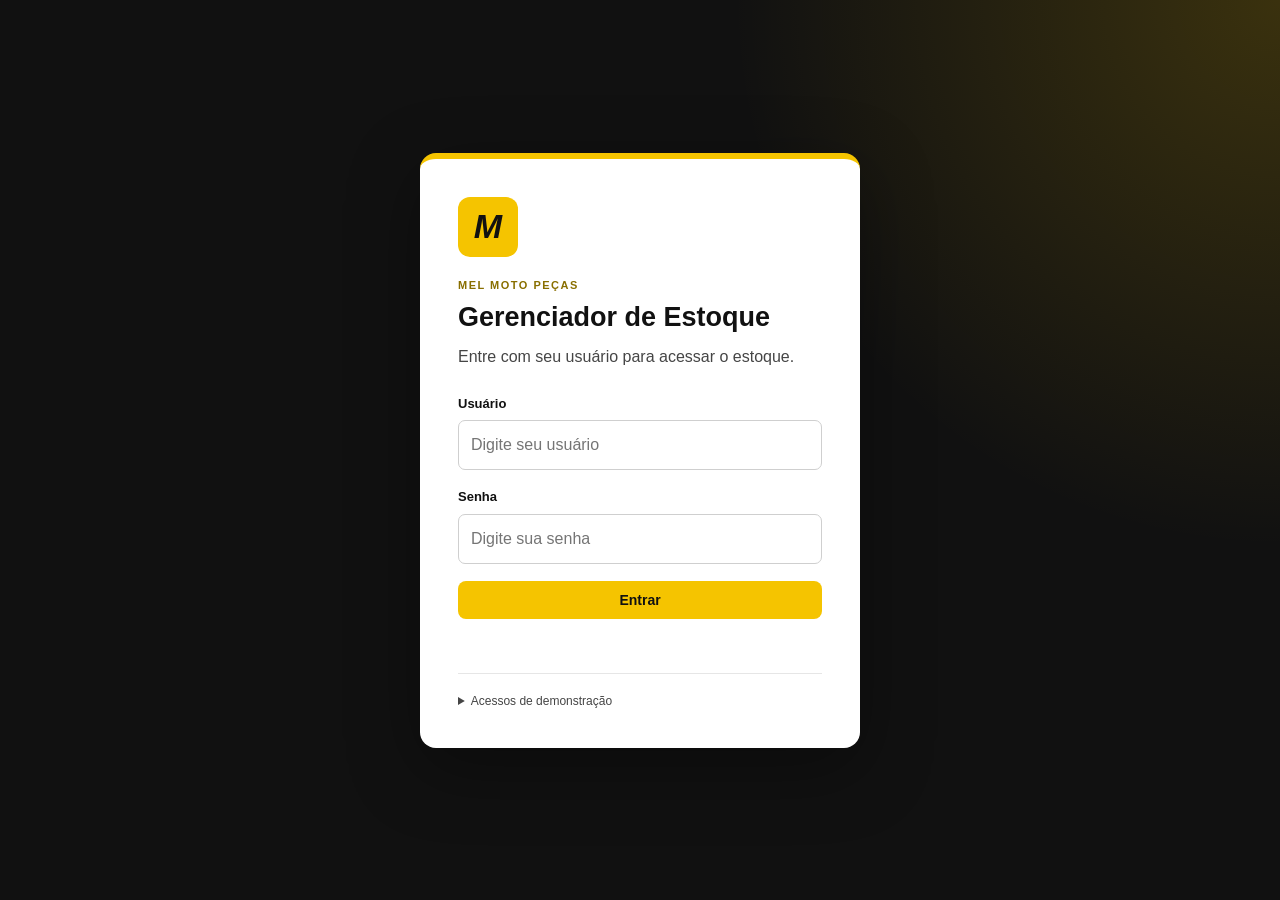
==== login.html @ 4bc9446e "Arquivos do site" ====
<!DOCTYPE html>
<html lang="pt-BR">
<head>
    <meta charset="UTF-8">
    <meta name="viewport" content="width=device-width, initial-scale=1.0">
    <title>Mel Moto Peças | Login</title>
    <link rel="stylesheet" href="./styles.css">
</head>
<body class="login-body">

    <main class="login-page">
        <section class="login-card">
            <div class="login-logo">M</div>

            <span class="eyebrow">MEL MOTO PEÇAS</span>
            <h1>Gerenciador de Estoque</h1>
            <p class="login-subtitle">Entre com seu usuário para acessar o estoque.</p>

            <form id="loginForm">
                <div class="input-group">
                    <label for="loginUser">Usuário</label>
                    <input id="loginUser" type="text" placeholder="Digite seu usuário" autocomplete="username" required>
                </div>

                <div class="input-group">
                    <label for="loginPassword">Senha</label>
                    <input id="loginPassword" type="password" placeholder="Digite sua senha" autocomplete="current-password" required>
                </div>

                <button class="button button-primary full-width" type="submit">
                    Entrar
                </button>
            </form>

            <div id="loginMessage" class="form-message"></div>

            <details class="demo-access">
                <summary>Acessos de demonstração</summary>
                <p><strong>joao</strong> / 1234</p>
                <p><strong>maria</strong> / 1234</p>
            </details>
        </section>
    </main>

    <script src="./login.js"></script>
</body>
</html>
---- styles.css ----
/* ============================================================
   MEL MOTO PEÇAS
   CSS separado para facilitar alterações posteriores.
   ============================================================ */

:root {
    --preto: #111111;
    --preto-2: #1b1b1b;
    --amarelo: #f5c400;
    --amarelo-forte: #e0ae00;
    --amarelo-claro: #fff4b8;
    --branco: #ffffff;
    --cinza-100: #f5f5f5;
    --cinza-200: #e6e6e6;
    --cinza-300: #d2d2d2;
    --cinza-400: #999999;
    --cinza-700: #454545;
    --verde: #16854a;
    --vermelho: #d63a3a;

    --raio: 12px;
    --sombra: 0 10px 28px rgba(0, 0, 0, .09);
}

* {
    box-sizing: border-box;
    margin: 0;
    padding: 0;
}

html {
    scroll-behavior: smooth;
}

body {
    font-family: Arial, Helvetica, sans-serif;
    background: var(--cinza-100);
    color: var(--preto);
    line-height: 1.5;
}

body.modal-open {
    overflow: hidden;
}

/* ============================================================
   LOGIN
   ============================================================ */

.login-body {
    min-height: 100vh;
    background:
        radial-gradient(circle at top right, rgba(245, 196, 0, .18), transparent 35%),
        var(--preto);
    display: grid;
    place-items: center;
    padding: 25px;
}

.login-page {
    width: 100%;
    max-width: 440px;
}

.login-card {
    background: var(--branco);
    border-radius: 16px;
    padding: 38px;
    box-shadow: 0 20px 70px rgba(0, 0, 0, .35);
    border-top: 6px solid var(--amarelo);
}

.login-logo {
    width: 60px;
    height: 60px;
    margin-bottom: 20px;
    display: grid;
    place-items: center;
    background: var(--amarelo);
    color: var(--preto);
    border-radius: 12px;
    font-size: 34px;
    font-weight: 900;
    font-style: italic;
}

.login-card h1 {
    font-size: 27px;
    margin-bottom: 7px;
}

.login-subtitle {
    color: var(--cinza-700);
    margin-bottom: 25px;
}

.login-card form {
    display: grid;
    gap: 17px;
}

.full-width {
    width: 100%;
}

.form-message {
    min-height: 20px;
    margin-top: 12px;
    font-size: 13px;
}

.form-message.error {
    color: var(--vermelho);
}

.demo-access {
    margin-top: 22px;
    padding-top: 18px;
    border-top: 1px solid var(--cinza-200);
    font-size: 12px;
    color: var(--cinza-700);
}

.demo-access p {
    margin-top: 5px;
}

/* ============================================================
   CABEÇALHO
   ============================================================ */

.topbar {
    min-height: 76px;
    padding: 12px 5%;
    background: var(--preto);
    color: var(--branco);
    display: flex;
    align-items: center;
    gap: 25px;
    border-bottom: 4px solid var(--amarelo);
    position: sticky;
    top: 0;
    z-index: 20;
}

.logo-area {
    display: flex;
    align-items: center;
    gap: 11px;
    margin-right: auto;
}

.logo-mark {
    width: 45px;
    height: 45px;
    border-radius: 10px;
    display: grid;
    place-items: center;
    background: var(--amarelo);
    color: var(--preto);
    font-size: 25px;
    font-weight: 900;
    font-style: italic;
}

.logo-area h1 {
    font-size: 19px;
    line-height: 1.1;
}

.logo-area span {
    color: #cfcfcf;
    font-size: 11px;
}

nav {
    display: flex;
    align-items: center;
    gap: 3px;
}

nav a {
    color: var(--branco);
    text-decoration: none;
    padding: 8px 10px;
    border-radius: 7px;
    font-size: 13px;
}

nav a:hover {
    background: var(--amarelo);
    color: var(--preto);
}

.user-area {
    display: flex;
    align-items: center;
    gap: 10px;
    font-size: 12px;
    color: #ddd;
}

.user-area strong {
    color: var(--amarelo);
}

.logout-button {
    border: 1px solid #555;
    background: transparent;
    color: white;
    border-radius: 6px;
    padding: 6px 9px;
    cursor: pointer;
}

.logout-button:hover {
    background: #333;
}

/* ============================================================
   CONTEÚDO
   ============================================================ */

main {
    width: min(1200px, 92%);
    margin: auto;
}

.page-section {
    padding: 55px 0 10px;
    scroll-margin-top: 100px;
}

.section-heading {
    display: flex;
    justify-content: space-between;
    align-items: end;
    gap: 25px;
    margin-bottom: 25px;
}

.eyebrow {
    display: block;
    margin-bottom: 4px;
    color: #896f00;
    font-size: 11px;
    font-weight: bold;
    letter-spacing: 1.5px;
}

h2 {
    font-size: clamp(28px, 4vw, 38px);
    line-height: 1.1;
}

.section-heading p {
    margin-top: 8px;
    color: var(--cinza-700);
}

/* ============================================================
   BOTÕES
   ============================================================ */

.button {
    border: 0;
    border-radius: 8px;
    padding: 11px 17px;
    font-weight: bold;
    font-size: 14px;
    text-decoration: none;
    cursor: pointer;
    display: inline-block;
    transition: .2s;
}

.button-primary {
    background: var(--amarelo);
    color: var(--preto);
}

.button-primary:hover {
    background: #ffd600;
    transform: translateY(-1px);
}

.button-secondary {
    background: var(--cinza-200);
    color: var(--preto);
}

.button-secondary:hover {
    background: #d8d8d8;
}

/* ============================================================
   DASHBOARD
   ============================================================ */

.cards {
    display: grid;
    grid-template-columns: repeat(4, 1fr);
    gap: 16px;
    margin-bottom: 25px;
}

.stat-card {
    background: var(--branco);
    padding: 21px;
    border-radius: var(--raio);
    border-left: 5px solid var(--amarelo);
    box-shadow: var(--sombra);
}

.stat-label {
    display: block;
    color: var(--cinza-700);
    font-size: 12px;
}

.stat-card strong {
    display: block;
    margin: 4px 0;
    font-size: 29px;
}

.stat-description {
    color: var(--cinza-400);
    font-size: 11px;
}

.warning-card {
    border-left-color: var(--vermelho);
}

.money-card {
    border-left-color: var(--verde);
}

/* ============================================================
   CARDS / TABELAS
   ============================================================ */

.content-card,
.form-card {
    background: var(--branco);
    border-radius: var(--raio);
    box-shadow: var(--sombra);
}

.content-card {
    padding: 22px;
}

.card-heading {
    display: flex;
    justify-content: space-between;
    align-items: center;
    gap: 20px;
    margin-bottom: 18px;
}

.card-heading h3 {
    font-size: 19px;
}

.card-heading p {
    color: var(--cinza-400);
    font-size: 13px;
}

.text-link {
    color: var(--preto);
    font-size: 13px;
    font-weight: bold;
    text-decoration: none;
}

.text-link:hover {
    color: #8d7200;
}

.table-wrapper {
    overflow-x: auto;
}

table {
    width: 100%;
    border-collapse: collapse;
    min-width: 700px;
}

th {
    padding: 12px;
    text-align: left;
    background: var(--preto);
    color: var(--branco);
    font-size: 11px;
    text-transform: uppercase;
    letter-spacing: .4px;
}

th:first-child {
    border-radius: 7px 0 0 7px;
}

th:last-child {
    border-radius: 0 7px 7px 0;
}

td {
    padding: 13px 12px;
    border-bottom: 1px solid var(--cinza-200);
    font-size: 14px;
}

tr:hover td {
    background: #fffdf0;
}

.empty-table {
    text-align: center;
    padding: 35px !important;
    color: var(--cinza-400);
}

/* ============================================================
   CARDS DE PRODUTO
   ============================================================ */

.stock-toolbar {
    display: grid;
    grid-template-columns: 1fr 220px;
    gap: 12px;
    margin-bottom: 20px;
}

.search-box {
    position: relative;
}

.search-box input,
.stock-toolbar select {
    width: 100%;
    border: 1px solid #cfcfcf;
    border-radius: 7px;
    padding: 12px;
    outline: none;
    background: white;
    font: inherit;
}

.search-box input {
    padding-left: 38px;
}

.search-icon {
    position: absolute;
    left: 13px;
    top: 8px;
    font-size: 23px;
    color: var(--cinza-400);
    pointer-events: none;
}

.product-grid {
    display: grid;
    grid-template-columns: repeat(2, 1fr);
    gap: 15px;
}

.product-card {
    border: 1px solid var(--cinza-200);
    border-radius: 11px;
    padding: 13px;
    display: grid;
    grid-template-columns: 100px 1fr;
    gap: 15px;
    min-width: 0;
    background: white;
    transition: .2s;
}

.product-card:hover {
    border-color: var(--amarelo);
    box-shadow: 0 5px 18px rgba(0, 0, 0, .06);
}

.product-image {
    width: 100px;
    height: 100px;
    border-radius: 8px;
    overflow: hidden;
    background: var(--cinza-100);
    display: grid;
    place-items: center;
}

.product-image img {
    width: 100%;
    height: 100%;
    object-fit: cover;
}

.no-image,
.modal-no-image,
.edit-image-placeholder {
    width: 100%;
    height: 100%;
    display: grid;
    place-items: center;
    background: var(--preto);
    color: var(--amarelo);
    font-size: 38px;
    font-weight: 900;
    font-style: italic;
}

.product-card-info {
    min-width: 0;
    display: flex;
    flex-direction: column;
    justify-content: space-between;
}

.product-title-row {
    display: flex;
    gap: 8px;
    justify-content: space-between;
}

.product-title-row h3 {
    font-size: 16px;
    white-space: nowrap;
    overflow: hidden;
    text-overflow: ellipsis;
}

.product-title-row p {
    color: var(--cinza-400);
    font-size: 12px;
    margin-top: 3px;
}

.settings-button {
    width: 34px;
    height: 34px;
    flex: 0 0 auto;
    border: 1px solid var(--cinza-300);
    background: white;
    border-radius: 7px;
    cursor: pointer;
    font-size: 18px;
}

.settings-button:hover {
    background: var(--amarelo);
    border-color: var(--amarelo);
}

.product-bottom {
    display: flex;
    justify-content: space-between;
    align-items: end;
    gap: 10px;
}

.product-price {
    display: block;
    font-weight: bold;
    font-size: 17px;
}

.product-quantity {
    color: var(--cinza-400);
    font-size: 11px;
}

.status {
    display: inline-block;
    padding: 5px 8px;
    border-radius: 20px;
    font-size: 10px;
    font-weight: bold;
    white-space: nowrap;
}

.status-ok {
    background: #dff5e8;
    color: var(--verde);
}

.status-low {
    background: #fff1bf;
    color: #856b00;
}

.status-out {
    background: #ffe0e0;
    color: var(--vermelho);
}

.empty-state {
    grid-column: 1 / -1;
    padding: 50px 20px;
    text-align: center;
    color: var(--cinza-400);
    display: grid;
    gap: 5px;
}

/* ============================================================
   FORMULÁRIO
   ============================================================ */

.form-card {
    padding: 28px;
}

fieldset {
    border: 1px solid var(--cinza-200);
    border-radius: 10px;
    padding: 25px;
}

legend {
    padding: 0 10px;
    font-weight: bold;
}

.form-grid {
    display: grid;
    grid-template-columns: repeat(2, 1fr);
    gap: 20px;
}

.input-group {
    display: flex;
    flex-direction: column;
    gap: 7px;
}

.input-group label {
    font-size: 13px;
    font-weight: bold;
}

.input-group input,
.input-group select {
    width: 100%;
    border: 1px solid #cfcfcf;
    border-radius: 7px;
    padding: 12px;
    outline: none;
    background: white;
    font: inherit;
}

.input-group input:focus {
    border-color: var(--amarelo);
    box-shadow: 0 0 0 3px rgba(245, 196, 0, .18);
}

.input-group small {
    color: var(--cinza-400);
    font-size: 11px;
}

.image-preview-box {
    margin-top: 20px;
    width: 150px;
    height: 150px;
    border: 1px solid var(--cinza-200);
    border-radius: 8px;
    overflow: hidden;
}

.image-preview-box img {
    width: 100%;
    height: 100%;
    object-fit: cover;
}

.form-actions {
    display: flex;
    justify-content: flex-end;
    gap: 10px;
    margin-top: 20px;
}

.hidden {
    display: none !important;
}

/* ============================================================
   FINANCEIRO
   ============================================================ */

.finance-summary {
    display: grid;
    grid-template-columns: 1fr 1fr;
    gap: 16px;
    margin-bottom: 20px;
}

.revenue-card {
    background: var(--preto);
    color: white;
    padding: 25px;
    border-radius: var(--raio);
    border-left: 5px solid var(--amarelo);
}

.revenue-card span {
    font-size: 12px;
    color: #ccc;
}

.revenue-card strong {
    display: block;
    margin-top: 5px;
    color: var(--amarelo);
    font-size: 30px;
}

/* ============================================================
   MODAIS
   ============================================================ */

.modal-overlay {
    position: fixed;
    inset: 0;
    z-index: 100;
    background: rgba(0, 0, 0, .60);

    display: grid;
    place-items: center;

    padding: 20px;

    /* Deixa o conteúdo atrás visualmente desfocado. */
    backdrop-filter: blur(7px);
    -webkit-backdrop-filter: blur(7px);
}

.modal-above {
    z-index: 200;
    background: rgba(0, 0, 0, .48);
}

.modal {
    position: relative;
    width: min(650px, 100%);
    max-height: 90vh;
    overflow-y: auto;
    background: white;
    border-radius: 16px;
    padding: 28px;
    box-shadow: 0 25px 80px rgba(0, 0, 0, .4);
    border-top: 5px solid var(--amarelo);
    animation: modalIn .18s ease-out;
}

.sale-modal {
    width: min(460px, 100%);
}

@keyframes modalIn {
    from {
        opacity: 0;
        transform: scale(.95) translateY(8px);
    }

    to {
        opacity: 1;
        transform: scale(1) translateY(0);
    }
}

.modal-close {
    position: absolute;
    right: 15px;
    top: 12px;
    width: 35px;
    height: 35px;
    border: 0;
    background: var(--cinza-100);
    border-radius: 50%;
    font-size: 24px;
    cursor: pointer;
}

.modal-close:hover {
    background: var(--amarelo);
}

.modal h2 {
    margin-bottom: 8px;
}

.modal-description {
    color: var(--cinza-700);
    margin-bottom: 20px;
}

.modal-product-header {
    display: flex;
    gap: 15px;
    align-items: center;
    margin: 20px 0;
    padding: 15px;
    border-radius: 10px;
    background: var(--cinza-100);
}

.modal-product-image,
.modal-no-image {
    width: 90px;
    height: 90px;
    flex: 0 0 90px;
    border-radius: 9px;
    overflow: hidden;
}

.modal-product-image {
    object-fit: cover;
}

.modal-product-header h2 {
    font-size: 21px;
}

.modal-product-header p {
    color: var(--cinza-400);
    font-size: 12px;
    margin-bottom: 4px;
}

.modal-product-header strong {
    display: block;
}

.modal-stock {
    display: block;
    margin-top: 3px;
    color: var(--cinza-700);
    font-size: 12px;
}

.config-actions {
    display: grid;
    grid-template-columns: 1fr 1fr;
    gap: 10px;
}

.config-action {
    min-height: 100px;
    padding: 14px;
    border: 1px solid var(--cinza-200);
    background: white;
    border-radius: 10px;
    cursor: pointer;
    text-align: left;
    transition: .15s;
}

.config-action:hover {
    border-color: var(--amarelo);
    background: #fffdf0;
    transform: translateY(-1px);
}

.config-action span {
    display: block;
    width: fit-content;
    padding: 5px 8px;
    margin-bottom: 8px;
    border-radius: 6px;
    background: var(--preto);
    color: var(--amarelo);
    font-weight: bold;
}

.config-action strong,
.config-action small {
    display: block;
}

.config-action small {
    color: var(--cinza-400);
    margin-top: 3px;
}

.sale-action {
    border-color: #e4cf6b;
    background: #fffbea;
}

.delete-link {
    display: block;
    margin: 20px auto 0;
    border: 0;
    background: transparent;
    color: var(--vermelho);
    cursor: pointer;
    font-size: 12px;
}

.delete-link:hover {
    text-decoration: underline;
}

.modal-actions {
    display: flex;
    justify-content: flex-end;
    gap: 9px;
    margin-top: 20px;
}

.sale-info,
.sale-total-box {
    border-radius: 9px;
    padding: 13px;
    background: var(--cinza-100);
    margin-bottom: 16px;
}

.sale-info span,
.sale-total-box span {
    display: block;
    color: var(--cinza-700);
    font-size: 12px;
}

.sale-info strong {
    font-size: 19px;
}

.sale-total-box {
    border: 1px solid #e8d36c;
    background: var(--amarelo-claro);
}

.sale-total-box strong {
    display: block;
    font-size: 26px;
    margin-top: 2px;
}

.edit-image-area {
    display: flex;
    align-items: center;
    gap: 15px;
    margin: 20px 0;
}

.edit-image {
    width: 100px;
    height: 100px;
    border-radius: 8px;
    object-fit: cover;
}

.edit-image-placeholder {
    width: 100px;
    height: 100px;
    border-radius: 8px;
}

.image-button {
    cursor: pointer;
}

.modal-form-grid {
    margin-top: 10px;
}

/* ============================================================
   RODAPÉ
   ============================================================ */

footer {
    margin-top: 70px;
    padding: 28px 6%;
    background: var(--preto);
    color: #cfcfcf;
    display: flex;
    justify-content: center;
    gap: 8px;
    font-size: 13px;
}

footer strong {
    color: var(--amarelo);
}

/* ============================================================
   RESPONSIVIDADE
   ============================================================ */

@media (max-width: 1050px) {
    .cards {
        grid-template-columns: repeat(2, 1fr);
    }

    .topbar {
        flex-wrap: wrap;
    }

    nav {
        order: 3;
        width: 100%;
        overflow-x: auto;
    }
}

@media (max-width: 800px) {
    .product-grid {
        grid-template-columns: 1fr;
    }

    .form-grid {
        grid-template-columns: 1fr;
    }

    .stock-toolbar {
        grid-template-columns: 1fr;
    }

    .finance-summary {
        grid-template-columns: 1fr;
    }

    .section-heading {
        align-items: flex-start;
        flex-direction: column;
    }

    .config-actions {
        grid-template-columns: 1fr;
    }
}

@media (max-width: 600px) {
    .cards {
        grid-template-columns: 1fr;
    }

    .topbar {
        padding: 12px 4%;
    }

    .user-area {
        width: 100%;
        justify-content: space-between;
    }

    main {
        width: 94%;
    }

    .page-section {
        padding-top: 35px;
    }

    .form-card,
    .content-card,
    .modal {
        padding: 16px;
    }

    fieldset {
        padding: 15px;
    }

    .product-card {
        grid-template-columns: 75px 1fr;
    }

    .product-image {
        width: 75px;
        height: 75px;
    }

    .product-title-row h3 {
        white-space: normal;
    }

    .product-bottom {
        align-items: flex-start;
        flex-direction: column;
    }

    .form-actions,
    .modal-actions {
        flex-direction: column;
    }

    .form-actions .button,
    .modal-actions .button {
        width: 100%;
        text-align: center;
    }
}
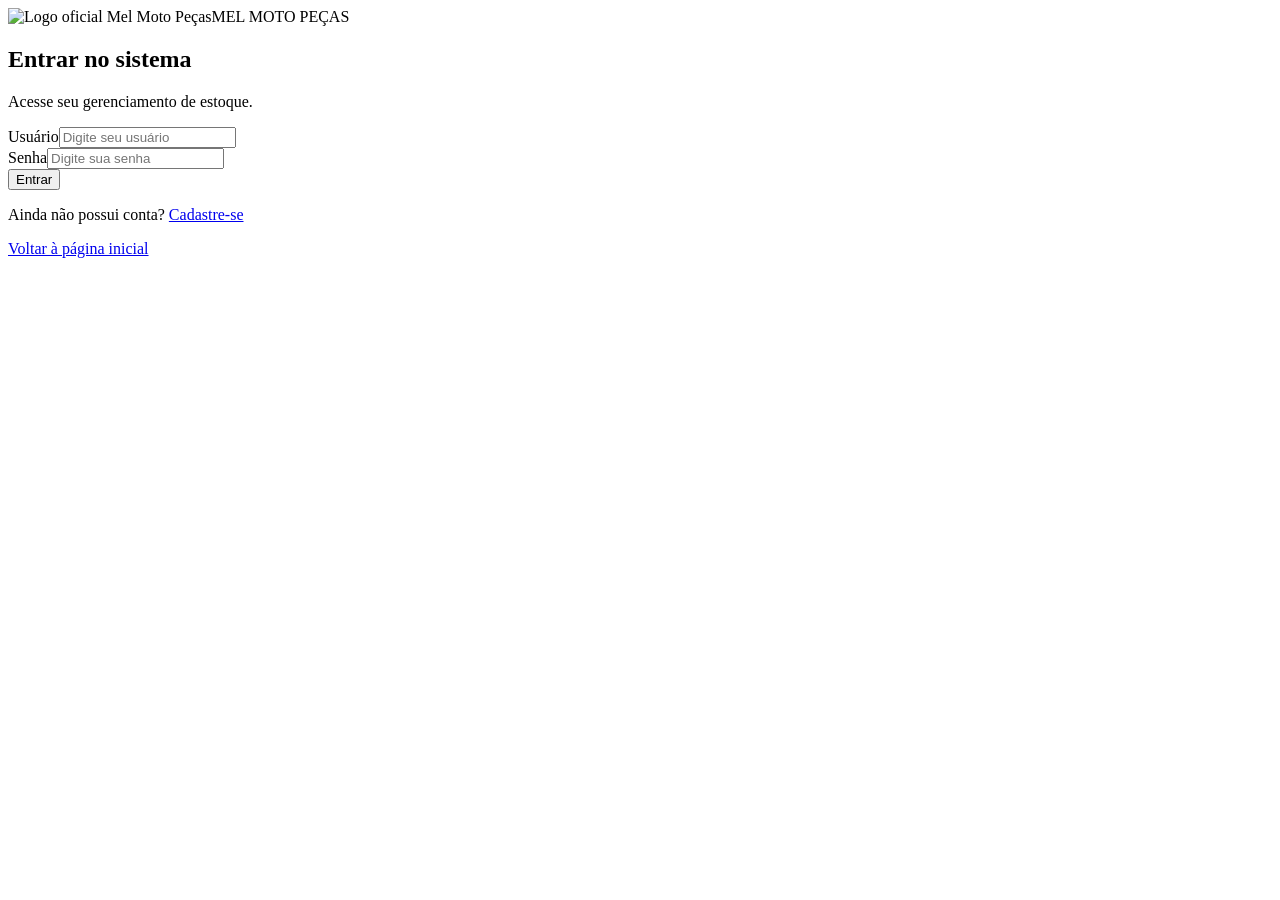
==== commit 3ecd1db3: "Refactor login.html for improved layout and functionality Updated the login page layout and improved" ====
--- a/login.html
+++ b/login.html
@@ -1,47 +1,33 @@
 <!DOCTYPE html>
 <html lang="pt-BR">
+
 <head>
     <meta charset="UTF-8">
     <meta name="viewport" content="width=device-width, initial-scale=1.0">
     <title>Mel Moto Peças | Login</title>
-    <link rel="stylesheet" href="./styles.css">
+    <link rel="stylesheet" href="./assets/css/styles.css">
 </head>
+
 <body class="login-body">
-
     <main class="login-page">
-        <section class="login-card">
-            <div class="login-logo">M</div>
-
-            <span class="eyebrow">MEL MOTO PEÇAS</span>
-            <h1>Gerenciador de Estoque</h1>
-            <p class="login-subtitle">Entre com seu usuário para acessar o estoque.</p>
-
+        <section class="login-card"><img class="login-logo-image" src="./assets/img/LogoMelMotoPeças.jpeg"
+                alt="Logo oficial Mel Moto Peças"><span class="eyebrow">MEL MOTO PEÇAS</span>
+            <h1>Entrar no sistema</h1>
+            <p class="login-subtitle">Acesse seu gerenciamento de estoque.</p>
             <form id="loginForm">
-                <div class="input-group">
-                    <label for="loginUser">Usuário</label>
-                    <input id="loginUser" type="text" placeholder="Digite seu usuário" autocomplete="username" required>
-                </div>
-
-                <div class="input-group">
-                    <label for="loginPassword">Senha</label>
-                    <input id="loginPassword" type="password" placeholder="Digite sua senha" autocomplete="current-password" required>
-                </div>
-
-                <button class="button button-primary full-width" type="submit">
-                    Entrar
-                </button>
+                <div class="input-group"><label for="loginUser">Usuário</label><input id="loginUser" type="text"
+                        placeholder="Digite seu usuário" autocomplete="username" required></div>
+                <div class="input-group"><label for="loginPassword">Senha</label><input id="loginPassword"
+                        type="password" placeholder="Digite sua senha" autocomplete="current-password" required></div>
+                <button class="button button-primary full-width" type="submit">Entrar</button>
             </form>
-
             <div id="loginMessage" class="form-message"></div>
-
-            <details class="demo-access">
-                <summary>Acessos de demonstração</summary>
-                <p><strong>joao</strong> / 1234</p>
-                <p><strong>maria</strong> / 1234</p>
-            </details>
+            <p class="auth-links">Ainda não possui conta? <a href="./cadastro.html">Cadastre-se</a></p>
+            <p class="auth-links"><a href="./index.html">Voltar à página inicial</a></p>
         </section>
     </main>
+    <script src="./assets/js/ui.js"></script>
+    <script src="./assets/js/login.js"></script>
+</body>
 
-    <script src="./login.js"></script>
-</body>
 </html>
